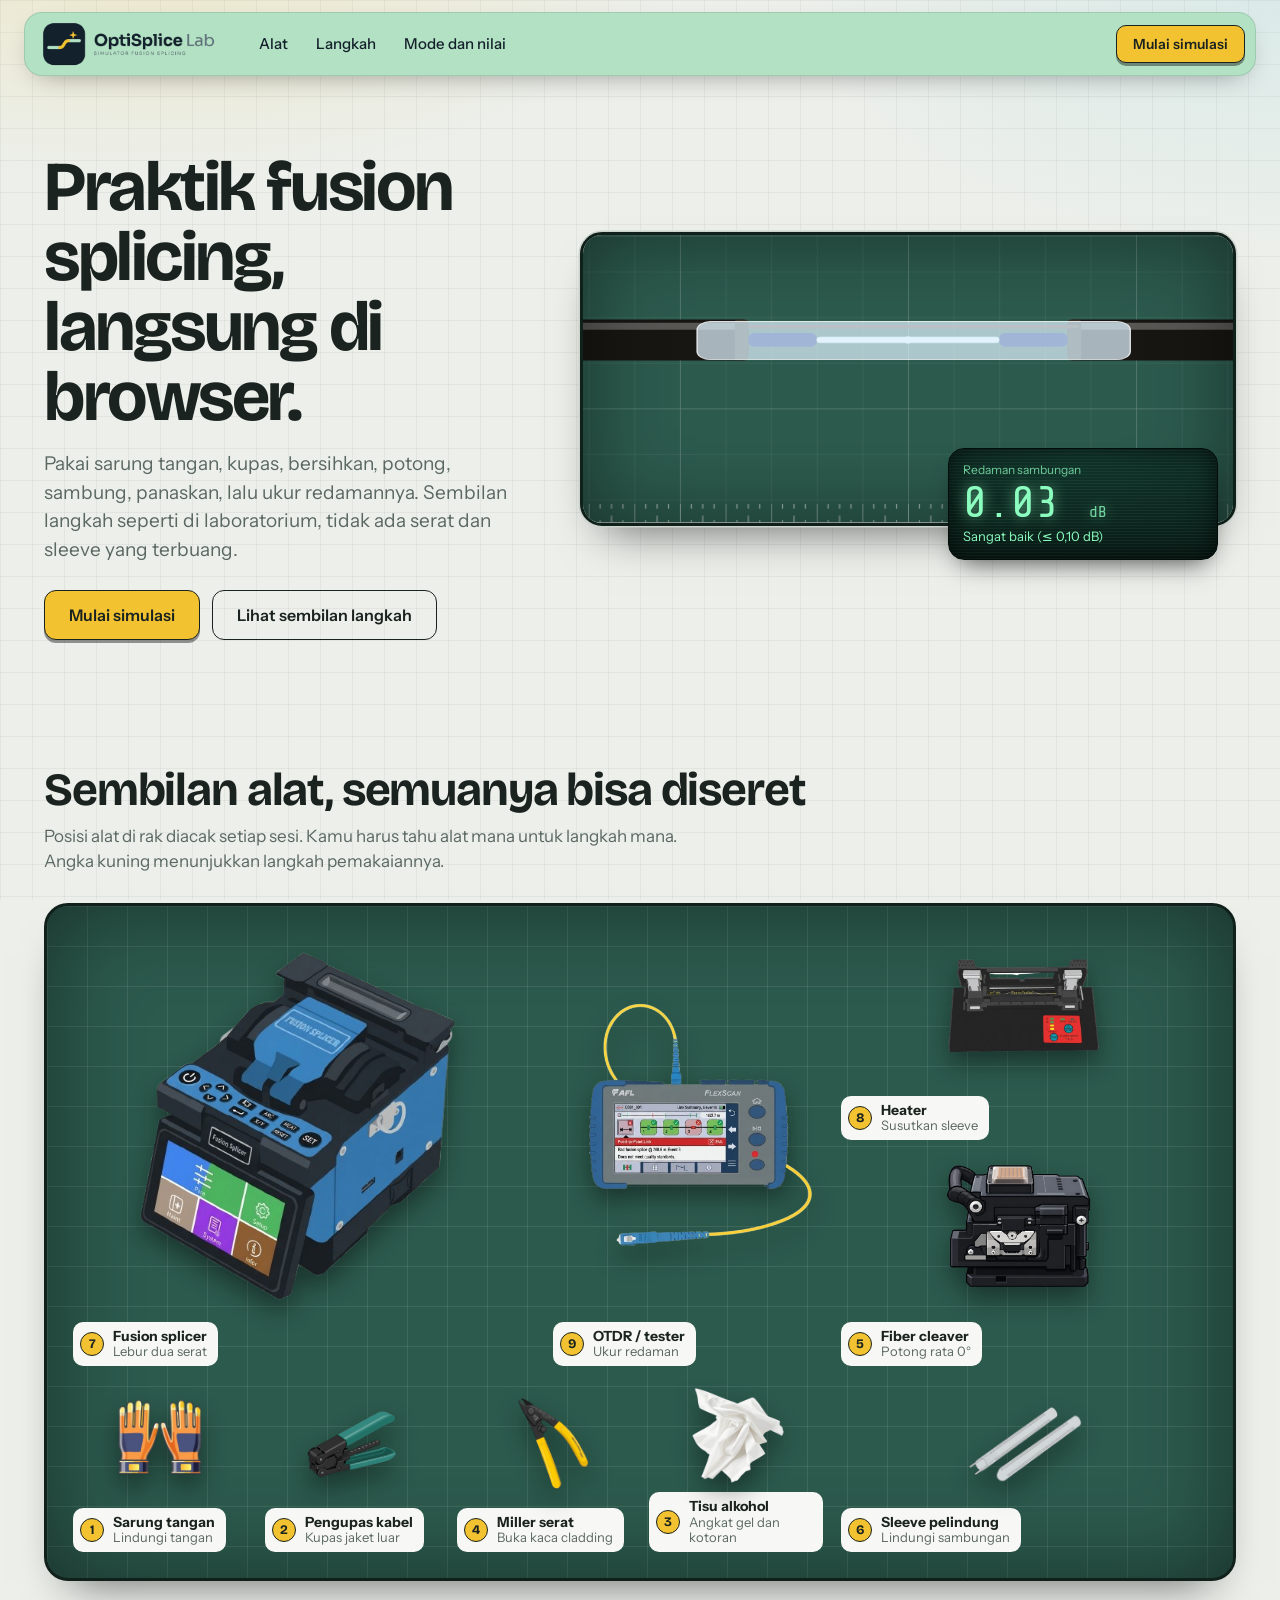
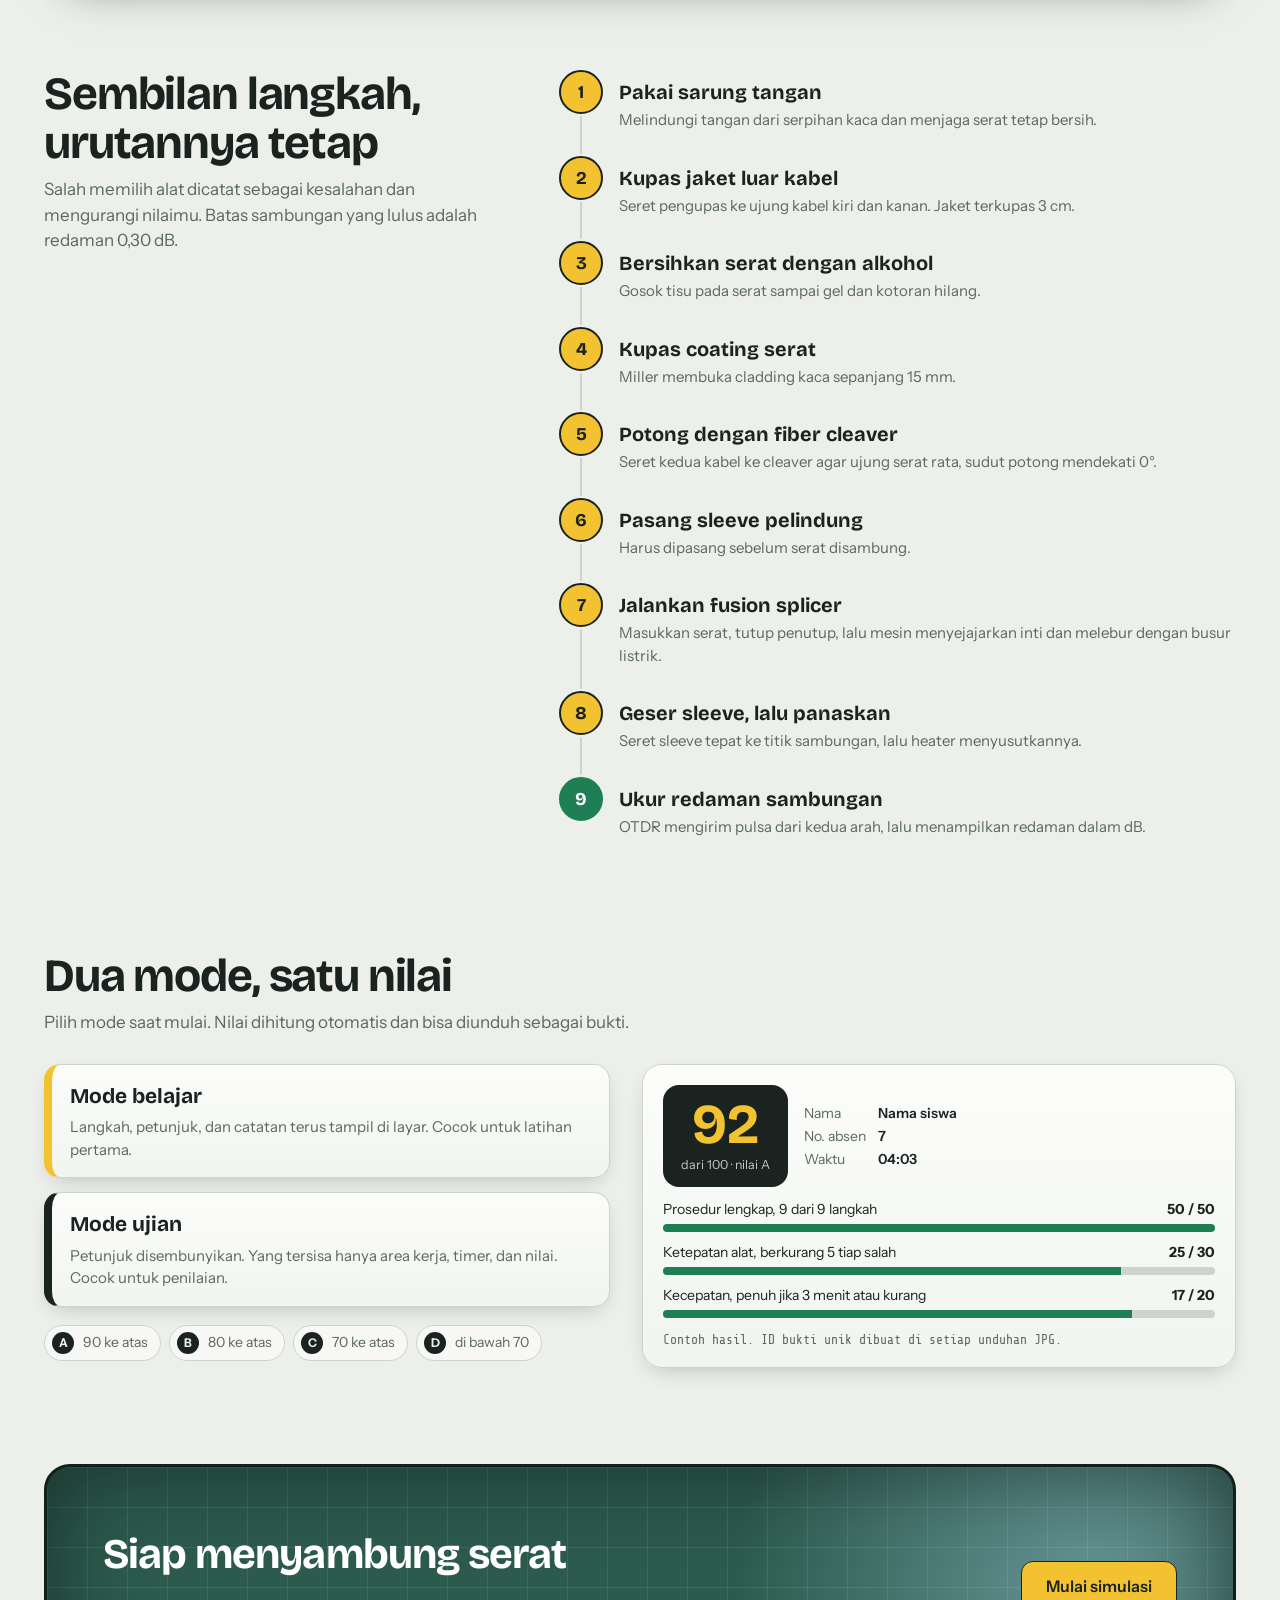
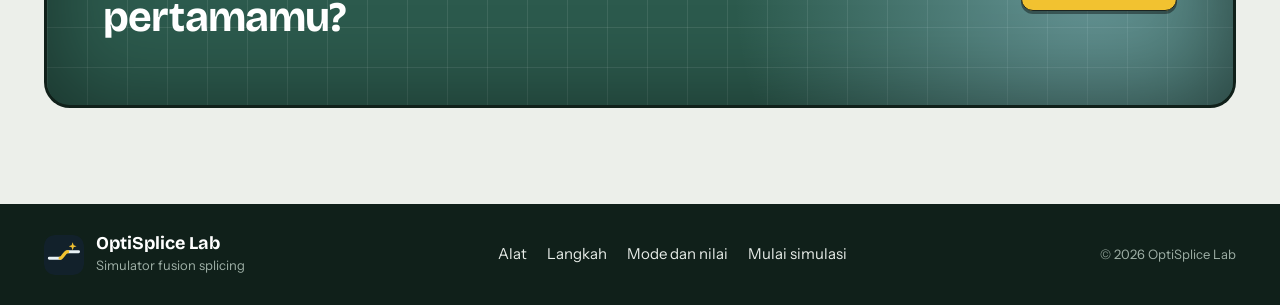
==== index.html @ 486690d1 "Add files via upload" ====
<!DOCTYPE html>
<html lang="id">
<head>
<meta charset="UTF-8">
<meta name="viewport" content="width=device-width, initial-scale=1, viewport-fit=cover">
<meta name="color-scheme" content="light dark">
<meta name="description" content="Latihan fusion splicing fiber optik langsung di browser: seret alat, kupas, potong, sambung, panaskan, lalu ukur redaman. Lengkap dengan nilai dan bukti JPG.">
<title>OptiSplice Lab — Simulator fusion splicing fiber optik</title>
<link rel="icon" type="image/svg+xml" href="img/logo/logo-mark.svg">
<link rel="preconnect" href="https://fonts.googleapis.com">
<link rel="preconnect" href="https://fonts.gstatic.com" crossorigin>
<link href="https://fonts.googleapis.com/css2?family=Bricolage+Grotesque:wght@600;700&family=Instrument+Sans:wght@400;500;600&family=Share+Tech+Mono&display=swap" rel="stylesheet">
<link rel="stylesheet" href="css/base.css">
<link rel="stylesheet" href="css/landing.css">
</head>
<body>
<a class="skip" href="#utama">Lewati ke konten</a>

<header class="nav-wrap">
  <nav class="nav" aria-label="Utama">
    <a class="logo" href="index.html"><img src="img/logo/logo-optisplice.png" width="1108" height="291" alt="OptiSplice Lab, simulator fusion splicing"></a>
    <ul>
      <li><a href="#alat">Alat</a></li>
      <li><a href="#langkah">Langkah</a></li>
      <li><a href="#nilai">Mode dan nilai</a></li>
    </ul>
    <a class="btn" href="simulasi.html">Mulai simulasi</a>
  </nav>
</header>

<main id="utama">
  <section class="hero">
    <div class="hero-copy">
      <h1>Praktik fusion splicing, langsung di browser.</h1>
      <p class="lead">Pakai sarung tangan, kupas, bersihkan, potong, sambung, panaskan, lalu ukur redamannya. Sembilan langkah seperti di laboratorium, tidak ada serat dan sleeve yang terbuang.</p>
      <div class="cta">
        <a class="btn lg" href="simulasi.html">Mulai simulasi</a>
        <a class="btn alt lg" href="#langkah">Lihat sembilan langkah</a>
      </div>
    </div>

    <figure class="hero-bench">
      <div class="bench">
        <svg viewBox="115 48 570 252" role="img" aria-label="Animasi: dua kabel bertemu, busur listrik melebur serat, sleeve menyusut, redaman terukur 0,03 dB">
          <defs>
            <pattern id="g1" width="40" height="40" patternUnits="userSpaceOnUse"><path d="M40 0H0V40" fill="none" stroke="#fff" stroke-opacity=".10"/></pattern>
            <pattern id="g5" width="200" height="200" patternUnits="userSpaceOnUse"><path d="M200 0H0V200" fill="none" stroke="#fff" stroke-opacity=".22"/></pattern>
            <pattern id="rl" width="40" height="16" patternUnits="userSpaceOnUse"><path d="M0 16V0M10 16V10M20 16V6M30 16V10" stroke="#fff" stroke-opacity=".55"/></pattern>
            <radialGradient id="wg"><stop offset="0" stop-color="#fff"/><stop offset=".4" stop-color="#B9E9FF" stop-opacity=".8"/><stop offset="1" stop-color="#B9E9FF" stop-opacity="0"/></radialGradient>
            <g id="cab">
              <rect x="-20" y="122" width="280" height="36" rx="5" fill="#181612"/>
              <rect x="-20" y="125" width="280" height="6" rx="3" fill="#fff" fill-opacity=".28"/>
              <rect x="248" y="122" width="12" height="36" rx="3" fill="#35322c"/>
              <rect x="260" y="134" width="60" height="12" rx="5" fill="#051a75"/>
              <rect x="320" y="137.5" width="80" height="5" rx="2.5" fill="#f6f9fa" stroke="#b5e2f1" stroke-width=".6"/>
            </g>
          </defs>
          <rect width="800" height="300" fill="#2C5A4D"/>
          <rect width="800" height="300" fill="url(#g1)"/><rect width="800" height="300" fill="url(#g5)"/>
          <rect y="284" width="800" height="16" fill="url(#rl)"/>
          <g class="scene">
            <g class="dim"><path d="M320 98V106M400 98V106M320 102H400" stroke="#fff" stroke-opacity=".85" stroke-width="1.2"/><text x="360" y="90" text-anchor="middle" fill="#fff" font-size="12" font-weight="600" font-family="Instrument Sans,sans-serif">kaca 15 mm</text></g>
            <g class="hl"><use href="#cab"/></g>
            <g transform="translate(800 0) scale(-1 1)"><g class="hr"><use href="#cab"/></g></g>
            <circle class="flash" cx="400" cy="140" r="34" fill="url(#wg)"/>
            <circle class="weld" cx="400" cy="140" r="3.2" fill="#EAFBFF"/>
            <g class="hsleeve"><rect class="shell" x="215" y="114" width="380" height="54" rx="12"/><rect x="260" y="119" width="290" height="5" rx="2" fill="#B9C0C6"/></g>
          </g>
        </svg>
      </div>
      <div class="lcd" aria-hidden="true">
        <span class="lab">Redaman sambungan</span>
        <span class="val"><span class="st"><i class="a">--.--</i><i class="b">0.03</i></span><small>dB</small></span>
        <span class="q"><i class="a">Mengukur…</i><i class="b">Sangat baik (≤ 0,10 dB)</i></span>
      </div>
    </figure>
  </section>

  <section id="alat" class="sec">
    <div class="sec-head">
      <h2>Sembilan alat, semuanya bisa diseret</h2>
      <p>Posisi alat di rak diacak setiap sesi. Kamu harus tahu alat mana untuk langkah mana. Angka kuning menunjukkan langkah pemakaiannya.</p>
    </div>
    <div class="board">
      <figure class="t splicer"><img src="img/alat/fusionsplicing.png" width="500" height="500" alt="Fusion splicer" loading="lazy"><figcaption><b>7</b><span><strong>Fusion splicer</strong>Lebur dua serat</span></figcaption></figure>
      <figure class="t otdr"><img src="img/alat/otdr.png" width="492" height="507" alt="OTDR atau tester" loading="lazy"><figcaption><b>9</b><span><strong>OTDR / tester</strong>Ukur redaman</span></figcaption></figure>
      <figure class="t heater"><img src="img/alat/heater.png" width="500" height="500" alt="Heater sleeve" loading="lazy"><figcaption><b>8</b><span><strong>Heater</strong>Susutkan sleeve</span></figcaption></figure>
      <figure class="t cleaver"><img src="img/alat/cleaver.png" width="525" height="475" alt="Fiber cleaver" loading="lazy"><figcaption><b>5</b><span><strong>Fiber cleaver</strong>Potong rata 0°</span></figcaption></figure>
      <figure class="t gloves"><img src="img/alat/safety-gloves.png" width="500" height="500" alt="Sarung tangan" loading="lazy"><figcaption><b>1</b><span><strong>Sarung tangan</strong>Lindungi tangan</span></figcaption></figure>
      <figure class="t stripper"><img src="img/alat/stripper.png" width="500" height="500" alt="Pengupas kabel" loading="lazy"><figcaption><b>2</b><span><strong>Pengupas kabel</strong>Kupas jaket luar</span></figcaption></figure>
      <figure class="t miller"><img src="img/alat/stripperkuning.png" width="500" height="500" alt="Miller serat" loading="lazy"><figcaption><b>4</b><span><strong>Miller serat</strong>Buka kaca cladding</span></figcaption></figure>
      <figure class="t tissue"><img src="img/alat/tissue.png" width="500" height="500" alt="Tisu alkohol" loading="lazy"><figcaption><b>3</b><span><strong>Tisu alkohol</strong>Angkat gel dan kotoran</span></figcaption></figure>
      <figure class="t sleeve"><img src="img/alat/sleeve.png" width="500" height="500" alt="Sleeve pelindung" loading="lazy"><figcaption><b>6</b><span><strong>Sleeve pelindung</strong>Lindungi sambungan</span></figcaption></figure>
    </div>
  </section>

  <section id="langkah" class="sec steps">
    <div class="sec-head">
      <h2>Sembilan langkah, urutannya tetap</h2>
      <p>Salah memilih alat dicatat sebagai kesalahan dan mengurangi nilaimu. Batas sambungan yang lulus adalah redaman 0,30 dB.</p>
    </div>
    <ol class="rail">
      <li><b>1</b><div><h3>Pakai sarung tangan</h3><p>Melindungi tangan dari serpihan kaca dan menjaga serat tetap bersih.</p></div></li>
      <li><b>2</b><div><h3>Kupas jaket luar kabel</h3><p>Seret pengupas ke ujung kabel kiri dan kanan. Jaket terkupas 3 cm.</p></div></li>
      <li><b>3</b><div><h3>Bersihkan serat dengan alkohol</h3><p>Gosok tisu pada serat sampai gel dan kotoran hilang.</p></div></li>
      <li><b>4</b><div><h3>Kupas coating serat</h3><p>Miller membuka cladding kaca sepanjang 15 mm.</p></div></li>
      <li><b>5</b><div><h3>Potong dengan fiber cleaver</h3><p>Seret kedua kabel ke cleaver agar ujung serat rata, sudut potong mendekati 0°.</p></div></li>
      <li><b>6</b><div><h3>Pasang sleeve pelindung</h3><p>Harus dipasang sebelum serat disambung.</p></div></li>
      <li><b>7</b><div><h3>Jalankan fusion splicer</h3><p>Masukkan serat, tutup penutup, lalu mesin menyejajarkan inti dan melebur dengan busur listrik.</p></div></li>
      <li><b>8</b><div><h3>Geser sleeve, lalu panaskan</h3><p>Seret sleeve tepat ke titik sambungan, lalu heater menyusutkannya.</p></div></li>
      <li><b>9</b><div><h3>Ukur redaman sambungan</h3><p>OTDR mengirim pulsa dari kedua arah, lalu menampilkan redaman dalam dB.</p></div></li>
    </ol>
  </section>

  <section id="nilai" class="sec">
    <div class="sec-head">
      <h2>Dua mode, satu nilai</h2>
      <p>Pilih mode saat mulai. Nilai dihitung otomatis dan bisa diunduh sebagai bukti.</p>
    </div>
    <div class="nilai">
      <div class="modes">
        <div class="mode belajar"><h3>Mode belajar</h3><p>Langkah, petunjuk, dan catatan terus tampil di layar. Cocok untuk latihan pertama.</p></div>
        <div class="mode ujian"><h3>Mode ujian</h3><p>Petunjuk disembunyikan. Yang tersisa hanya area kerja, timer, dan nilai. Cocok untuk penilaian.</p></div>
        <p class="grades"><span><b>A</b> 90 ke atas</span><span><b>B</b> 80 ke atas</span><span><b>C</b> 70 ke atas</span><span><b>D</b> di bawah 70</span></p>
      </div>
      <div class="ticket" aria-label="Contoh hasil simulasi">
        <div class="t-top">
          <div class="score"><b>92</b><span>dari 100 · nilai A</span></div>
          <dl><dt>Nama</dt><dd>Nama siswa</dd><dt>No. absen</dt><dd>7</dd><dt>Waktu</dt><dd>04:03</dd></dl>
        </div>
        <div class="row"><span>Prosedur lengkap, 9 dari 9 langkah</span><b>50 / 50</b></div><div class="bar"><i style="width:100%"></i></div>
        <div class="row"><span>Ketepatan alat, berkurang 5 tiap salah</span><b>25 / 30</b></div><div class="bar"><i style="width:83%"></i></div>
        <div class="row"><span>Kecepatan, penuh jika 3 menit atau kurang</span><b>17 / 20</b></div><div class="bar"><i style="width:85%"></i></div>
        <p class="code">Contoh hasil. ID bukti unik dibuat di setiap unduhan JPG.</p>
      </div>
    </div>
  </section>

  <section class="final">
    <div class="final-in">
      <h2>Siap menyambung serat pertamamu?</h2>
      <a class="btn lg" href="simulasi.html">Mulai simulasi</a>
    </div>
  </section>
</main>

<footer class="foot">
  <div class="foot-in">
    <div class="brand"><img src="img/logo/logo-mark.svg" width="40" height="40" alt=""><span><strong>OptiSplice Lab</strong><small>Simulator fusion splicing</small></span></div>
    <nav aria-label="Footer"><a href="#alat">Alat</a><a href="#langkah">Langkah</a><a href="#nilai">Mode dan nilai</a><a href="simulasi.html">Mulai simulasi</a></nav>
    <small>© 2026 OptiSplice Lab</small>
  </div>
</footer>
</body>
</html>
---- css/base.css ----
/* base.css — token warna, reset, tipografi, dan tombol. Dipakai index.html (beranda) dan simulasi.html. */
:root{
  --bg:#ECEFEA; --panel:#F7F8F5; --ink:#1B2320; --muted:#5B6862; --line:#CDD4CE;
  --yellow:#F2C230; --on-yellow:#1B2320; --ok:#1E7F55; --err:#B93A2B; --focus:#2456D6;
  box-sizing:border-box;
  padding-top:env(safe-area-inset-top,0px);
  padding-bottom:env(safe-area-inset-bottom,0px);
}
@media (prefers-color-scheme: dark){
  :root:not([data-theme="light"]){
    --bg:#101513; --panel:#17201C; --ink:#E7ECE8; --muted:#95A29B; --line:#2B3831;
    --focus:#7FA2FF; --ok:#4CC28A; --err:#FF7B69;
  }
}
:root[data-theme="dark"]{
  --bg:#101513; --panel:#17201C; --ink:#E7ECE8; --muted:#95A29B; --line:#2B3831;
  --focus:#7FA2FF; --ok:#4CC28A; --err:#FF7B69;
}
*{box-sizing:border-box}
html{scroll-padding-top:env(safe-area-inset-top,0px);background:var(--bg)}
body{margin:0;background:var(--bg);color:var(--ink);font:400 15px/1.5 "Instrument Sans",system-ui,-apple-system,"Segoe UI",sans-serif;-webkit-font-smoothing:antialiased}
[hidden]{display:none!important}
:focus-visible{outline:3px solid var(--focus);outline-offset:2px}
h1,h2,h3{font-family:"Bricolage Grotesque","Instrument Sans",system-ui,sans-serif;margin:0}
.btn{appearance:none;border:1.5px solid var(--ink);background:var(--ink);color:var(--bg);font:600 14px/1 "Instrument Sans",system-ui,sans-serif;padding:11px 16px;border-radius:8px;cursor:pointer}
.btn.alt{background:transparent;color:var(--ink)}
.btn:disabled{opacity:.45;cursor:not-allowed}
.btn:hover:not(:disabled){filter:brightness(1.12)}
/* ===== TEMA VISUAL BARU ===== */
:root{
  --shadow:0 1px 0 rgba(255,255,255,.7) inset,0 8px 22px -10px rgba(20,40,32,.3);
  --card-bg:linear-gradient(180deg,#FCFDFB,#F1F4EF);
  --page-glow:rgba(242,194,48,.18);
  --grid-line:rgba(27,35,32,.05);
}
@media (prefers-color-scheme: dark){
  :root:not([data-theme="light"]){
    --shadow:0 1px 0 rgba(255,255,255,.05) inset,0 12px 28px -12px rgba(0,0,0,.65);
    --card-bg:linear-gradient(180deg,#1C2822,#151E1A);
    --page-glow:rgba(242,194,48,.09);
    --grid-line:rgba(255,255,255,.035);
  }
}
:root[data-theme="dark"]{
  --shadow:0 1px 0 rgba(255,255,255,.05) inset,0 12px 28px -12px rgba(0,0,0,.65);
  --card-bg:linear-gradient(180deg,#1C2822,#151E1A);
  --page-glow:rgba(242,194,48,.09);
  --grid-line:rgba(255,255,255,.035);
}
body{
  background:
    radial-gradient(900px 420px at 12% -8%,var(--page-glow),transparent 60%),
    radial-gradient(800px 420px at 100% 0%,rgba(92,200,224,.12),transparent 60%),
    linear-gradient(var(--grid-line) 1px,transparent 1px) 0 0/32px 32px,
    linear-gradient(90deg,var(--grid-line) 1px,transparent 1px) 0 0/32px 32px,
    var(--bg);
  background-attachment:fixed;
}
/* tombol */
.btn{border-radius:10px;background:var(--yellow);border-color:#1B2320;color:#1B2320;box-shadow:0 3px 0 rgba(0,0,0,.4);transition:transform .08s,box-shadow .08s,filter .15s}
.btn:active:not(:disabled){transform:translateY(3px);box-shadow:0 0 0 rgba(0,0,0,.4)}
.btn.alt{background:transparent;color:var(--ink);border-color:var(--ink);box-shadow:none}
.btn.alt:active:not(:disabled){transform:none}
---- css/landing.css ----
/* landing.css — halaman awal (index.html). Token warna, font, dan tombol ada di base.css. */
:root{
  --bench:#2C5A4D; --bench-deep:#10201A;
  --mat:linear-gradient(rgba(255,255,255,.09) 1px,transparent 1px) 0 0/40px 40px,linear-gradient(90deg,rgba(255,255,255,.09) 1px,transparent 1px) 0 0/40px 40px,var(--bench);
}
.skip{position:absolute;left:12px;top:-60px;z-index:50;background:var(--ink);color:var(--bg);padding:10px 14px;border-radius:8px;font-weight:600}
.skip:focus{top:12px}
a.btn{display:inline-flex;align-items:center;justify-content:center;text-decoration:none}
.btn.lg{padding:16px 24px;font-size:16px;border-radius:12px}

/* ---------- navigasi ---------- */
.nav-wrap{position:sticky;top:0;z-index:30;padding:12px clamp(12px,2vw,24px)}
.nav{max-width:1240px;margin:0 auto;display:flex;align-items:center;gap:16px;background:#b3e1c4;color:#14212B;border:1.5px solid rgba(20,33,43,.12);border-radius:18px;padding:8px 10px 8px 16px;box-shadow:0 10px 28px -14px rgba(0,0,0,.45)}
.logo{display:block;line-height:0}
.logo img{height:46px;width:auto}
.nav ul{display:flex;gap:2px;list-style:none;margin:0 auto 0 14px;padding:0}
.nav ul a{display:block;padding:9px 13px;border-radius:9px;color:inherit;text-decoration:none;font-weight:500}
.nav ul a:hover{background:#EEF1F2}

/* ---------- hero ---------- */
.hero{max-width:1240px;margin:0 auto;padding:clamp(24px,5vw,64px) clamp(12px,2vw,24px) 36px;display:grid;grid-template-columns:minmax(0,.85fr) minmax(0,1.15fr);gap:clamp(24px,4vw,56px);align-items:center}
.hero h1{font-size:clamp(38px,5.6vw,70px);line-height:1;letter-spacing:-.035em;margin-bottom:18px}
.lead{font-size:clamp(16px,1.5vw,19px);color:var(--muted);max-width:46ch;margin:0 0 26px}
.cta{display:flex;flex-wrap:wrap;gap:12px}
.note{margin:14px 0 0;font-size:14px;color:var(--muted)}
.hero-bench{position:relative;margin:0 0 34px}
.bench{position:relative;overflow:hidden;border-radius:22px;border:3px solid var(--bench-deep);box-shadow:0 0 0 1.5px var(--line),0 26px 44px -24px rgba(0,0,0,.6)}
.bench::after{content:"";position:absolute;inset:0;pointer-events:none;box-shadow:inset 0 0 80px rgba(0,0,0,.45),inset 0 2px 0 rgba(255,255,255,.1)}
.bench svg{display:block;width:100%;height:auto}

/* keadaan akhir (dipakai bila animasi dimatikan) */
.flash{opacity:0;transform-box:fill-box;transform-origin:center}
.hsleeve rect{transform-box:view-box;transform-origin:400px 140px;transform:scaleY(.62)}
.hsleeve .shell{fill:rgba(222,242,252,.72);stroke:rgba(255,255,255,.8);stroke-width:1.2}
.dim{opacity:0}

/* satu adegan: kabel bertemu, busur, sleeve, hasil ukur */
@media (prefers-reduced-motion:no-preference){
  .scene{animation:scene 9s ease-in-out infinite}
  .hl,.hr{animation:join 9s ease-in-out infinite}
  .flash{animation:arc 9s ease-out infinite}
  .weld{animation:weld 9s linear infinite}
  .hsleeve{animation:sleeveIn 9s ease-out infinite}
  .hsleeve rect{animation:shrink 9s ease-in-out infinite}
  .dim{animation:dim 9s linear infinite}
  .lcd .a{animation:lcdA 9s linear infinite}
  .lcd .b{animation:lcdB 9s linear infinite}
}
@keyframes scene{0%{opacity:0}5%,93%{opacity:1}100%{opacity:0}}
@keyframes join{0%,8%{transform:translateX(-56px)}40%,100%{transform:none}}
@keyframes arc{0%,40%{opacity:0;transform:scale(.2)}44%{opacity:1;transform:scale(1)}49%{opacity:.3}53%{opacity:1}58%{opacity:.35}64%{opacity:.9}72%,100%{opacity:0;transform:scale(1.7)}}
@keyframes weld{0%,41%{opacity:0}42%,100%{opacity:1}}
@keyframes sleeveIn{15%,56%{opacity:0;transform:translateX(-80px)}66%,100%{opacity:1;transform:none}}
@keyframes shrink{0%,76%{transform:scaleY(1)}88%,100%{transform:scaleY(.71)}}
@keyframes dim{0%,8%{opacity:0}14%,32%{opacity:1}42%,100%{opacity:0}}
@keyframes lcdA{0%,87%{opacity:1}87.1%,100%{opacity:0}}
@keyframes lcdB{0%,87%{opacity:0}87.1%,100%{opacity:1}}

.lcd{position:absolute;right:18px;bottom:-34px;width:min(270px,62%);display:grid;padding:12px 14px;border-radius:16px;color:#8CFFC0;border:1.5px solid #040D0A;background:repeating-linear-gradient(0deg,rgba(140,255,192,.06) 0 1px,transparent 1px 3px),radial-gradient(120% 100% at 50% 0%,#12382E,#0A1C17);box-shadow:inset 0 0 26px rgba(0,0,0,.65),0 14px 26px -12px rgba(0,0,0,.65)}
.lcd .lab{font-size:12px;opacity:.75}
.lcd .val{display:flex;align-items:baseline;gap:6px;font:400 44px/1.1 "Share Tech Mono",ui-monospace,monospace;text-shadow:0 0 14px rgba(140,255,192,.6)}
.lcd small{font-size:16px;opacity:.8}
.lcd .st{display:grid}
.lcd .st i,.lcd .q i{grid-area:1/1;font-style:normal}
.lcd .q{display:grid;font-size:13px;min-height:1.4em}
.lcd .a{opacity:0}

/* ---------- bagian umum ---------- */
.sec{max-width:1240px;margin:0 auto;padding:clamp(44px,7vw,92px) clamp(12px,2vw,24px) 0}
.sec-head h2{font-size:clamp(28px,3.6vw,46px);line-height:1.05;letter-spacing:-.025em;margin-bottom:10px}
.sec-head p{color:var(--muted);font-size:17px;max-width:58ch;margin:0 0 28px}

/* ---------- alat: papan kerja ---------- */
.board{display:grid;grid-template-columns:repeat(12,minmax(0,1fr));grid-template-rows:208px 208px 168px;gap:clamp(10px,1.6vw,18px);padding:clamp(14px,2.4vw,26px);border-radius:24px;border:3px solid var(--bench-deep);background:var(--mat);box-shadow:inset 0 0 90px rgba(0,0,0,.45),0 26px 44px -26px rgba(0,0,0,.6)}
.t{margin:0;display:flex;flex-direction:column;gap:8px;min-width:0;min-height:0}
.t img{flex:1;min-height:0;width:100%;object-fit:contain;filter:drop-shadow(0 12px 12px rgba(0,0,0,.4))}
.t figcaption{display:flex;align-items:center;gap:9px;align-self:flex-start;background:#F7F8F5;color:#5B6862;border-radius:10px;padding:6px 11px 6px 7px;font-size:13px;line-height:1.2}
.t figcaption b{flex:none;display:grid;place-items:center;width:24px;height:24px;border-radius:50%;background:var(--yellow);border:1.5px solid #1B2320;color:#1B2320;font:700 13px "Bricolage Grotesque",sans-serif}
.t figcaption strong{display:block;color:#1B2320;font-size:14px}
.splicer{grid-area:1/1/3/6}.otdr{grid-area:1/6/3/9}.heater{grid-area:1/9/2/13}.cleaver{grid-area:2/9/3/13}
.gloves{grid-area:3/1/4/3}.stripper{grid-area:3/3/4/5}.miller{grid-area:3/5/4/7}.tissue{grid-area:3/7/4/9}.sleeve{grid-area:3/9/4/13}

/* ---------- langkah ---------- */
.steps{display:grid;grid-template-columns:minmax(0,.8fr) minmax(0,1.2fr);column-gap:clamp(24px,5vw,72px);align-items:start}
.steps .sec-head{position:sticky;top:96px}
.rail{list-style:none;margin:0;padding:0}
.rail li{position:relative;display:grid;grid-template-columns:44px 1fr;gap:16px;padding-bottom:24px}
.rail li::before{content:"";position:absolute;left:21px;top:46px;bottom:2px;width:2px;background:var(--line)}
.rail li:last-child::before{display:none}
.rail b{display:grid;place-items:center;width:44px;height:44px;border-radius:50%;background:var(--yellow);color:#1B2320;border:2px solid #1B2320;font:700 18px "Bricolage Grotesque",sans-serif}
.rail li:last-child b{background:var(--ok);border-color:var(--ok);color:#fff}
.rail h3{font-size:20px;margin:7px 0 2px}
.rail p{margin:0;color:var(--muted)}

/* ---------- mode dan nilai ---------- */
.nilai{display:grid;grid-template-columns:minmax(0,1fr) minmax(0,1.05fr);gap:clamp(16px,3vw,32px);align-items:start}
.modes{display:grid;gap:14px}
.mode{padding:16px 18px;background:var(--card-bg);border:1.5px solid var(--line);border-left:8px solid var(--yellow);border-radius:16px;box-shadow:var(--shadow)}
.mode.ujian{border-left-color:var(--ink)}
.mode h3{font-size:21px;margin-bottom:4px}
.mode p{margin:0;color:var(--muted)}
.grades{display:flex;flex-wrap:wrap;gap:8px;margin:4px 0 0}
.grades span{padding:6px 12px 6px 7px;border:1.5px solid var(--line);border-radius:999px;background:var(--panel);font-size:14px;color:var(--muted)}
.grades b{display:inline-grid;place-items:center;width:22px;height:22px;margin-right:6px;border-radius:50%;background:var(--ink);color:var(--bg);font-size:12px}
.ticket{padding:20px;background:var(--card-bg);border:1.5px solid var(--line);border-radius:20px;box-shadow:var(--shadow)}
.t-top{display:grid;grid-template-columns:auto 1fr;gap:16px;align-items:center;margin-bottom:12px}
.score{padding:12px 18px;border-radius:16px;background:#1B2320;text-align:center}
.score b{display:block;font:700 56px/1 "Bricolage Grotesque",sans-serif;color:var(--yellow)}
.score span{font-size:12.5px;color:rgba(255,255,255,.75)}
.ticket dl{display:grid;grid-template-columns:auto 1fr;gap:2px 12px;margin:0;font-size:14px}
.ticket dt{color:var(--muted)}
.ticket dd{margin:0;font-weight:600}
.row{display:flex;justify-content:space-between;gap:10px;margin-top:10px;font-size:14px}
.bar{height:8px;margin-top:4px;border-radius:99px;background:var(--line);overflow:hidden}
.bar i{display:block;height:100%;background:var(--ok)}
.code{margin:14px 0 0;font:400 13px "Share Tech Mono",ui-monospace,monospace;color:var(--muted)}

/* ---------- ajakan akhir & footer ---------- */
.final{max-width:1240px;margin:clamp(48px,8vw,96px) auto 0;padding:0 clamp(12px,2vw,24px)}
.final-in{display:flex;flex-wrap:wrap;align-items:center;justify-content:space-between;gap:20px;padding:clamp(28px,5vw,56px);border-radius:26px;border:3px solid var(--bench-deep);color:#fff;background:radial-gradient(circle at 88% 50%,rgba(185,233,255,.4),transparent 34%),var(--mat);box-shadow:inset 0 0 90px rgba(0,0,0,.45)}
.final h2{font-size:clamp(26px,3.4vw,42px);letter-spacing:-.02em;max-width:18ch}
.foot{margin-top:clamp(48px,8vw,96px);background:var(--bench-deep);color:#C9D3CD}
.foot-in{max-width:1240px;margin:0 auto;padding:28px clamp(12px,2vw,24px);display:flex;flex-wrap:wrap;align-items:center;justify-content:space-between;gap:18px 32px}
.foot .brand{display:flex;align-items:center;gap:12px}
.foot .brand img{border-radius:10px}
.foot strong{display:block;color:#fff;font:700 18px "Bricolage Grotesque",sans-serif}
.foot small{font-size:13px;color:#9FB0A7}
.foot nav{display:flex;flex-wrap:wrap;gap:6px 20px}
.foot nav a{color:#E7ECE8;text-decoration:none}
.foot nav a:hover{text-decoration:underline}

/* ---------- responsif ---------- */
@media (max-width:900px){
  .hero,.steps,.nilai{grid-template-columns:1fr}
  .steps .sec-head{position:static}
}
@media (max-width:760px){
  .nav ul{display:none}
  .nav .btn{margin-left:auto}
  .logo img{height:40px}
  .board{grid-template-columns:repeat(2,minmax(0,1fr));grid-template-rows:none;grid-auto-rows:190px}
  .t{grid-area:auto}
  .splicer{grid-column:span 2;grid-row:span 2}
}
@media (max-width:520px){
  .hero-bench{margin-bottom:0}
  .lcd{position:relative;right:auto;bottom:auto;width:auto;margin:-22px 14px 0}
  .t-top{grid-template-columns:1fr}
}
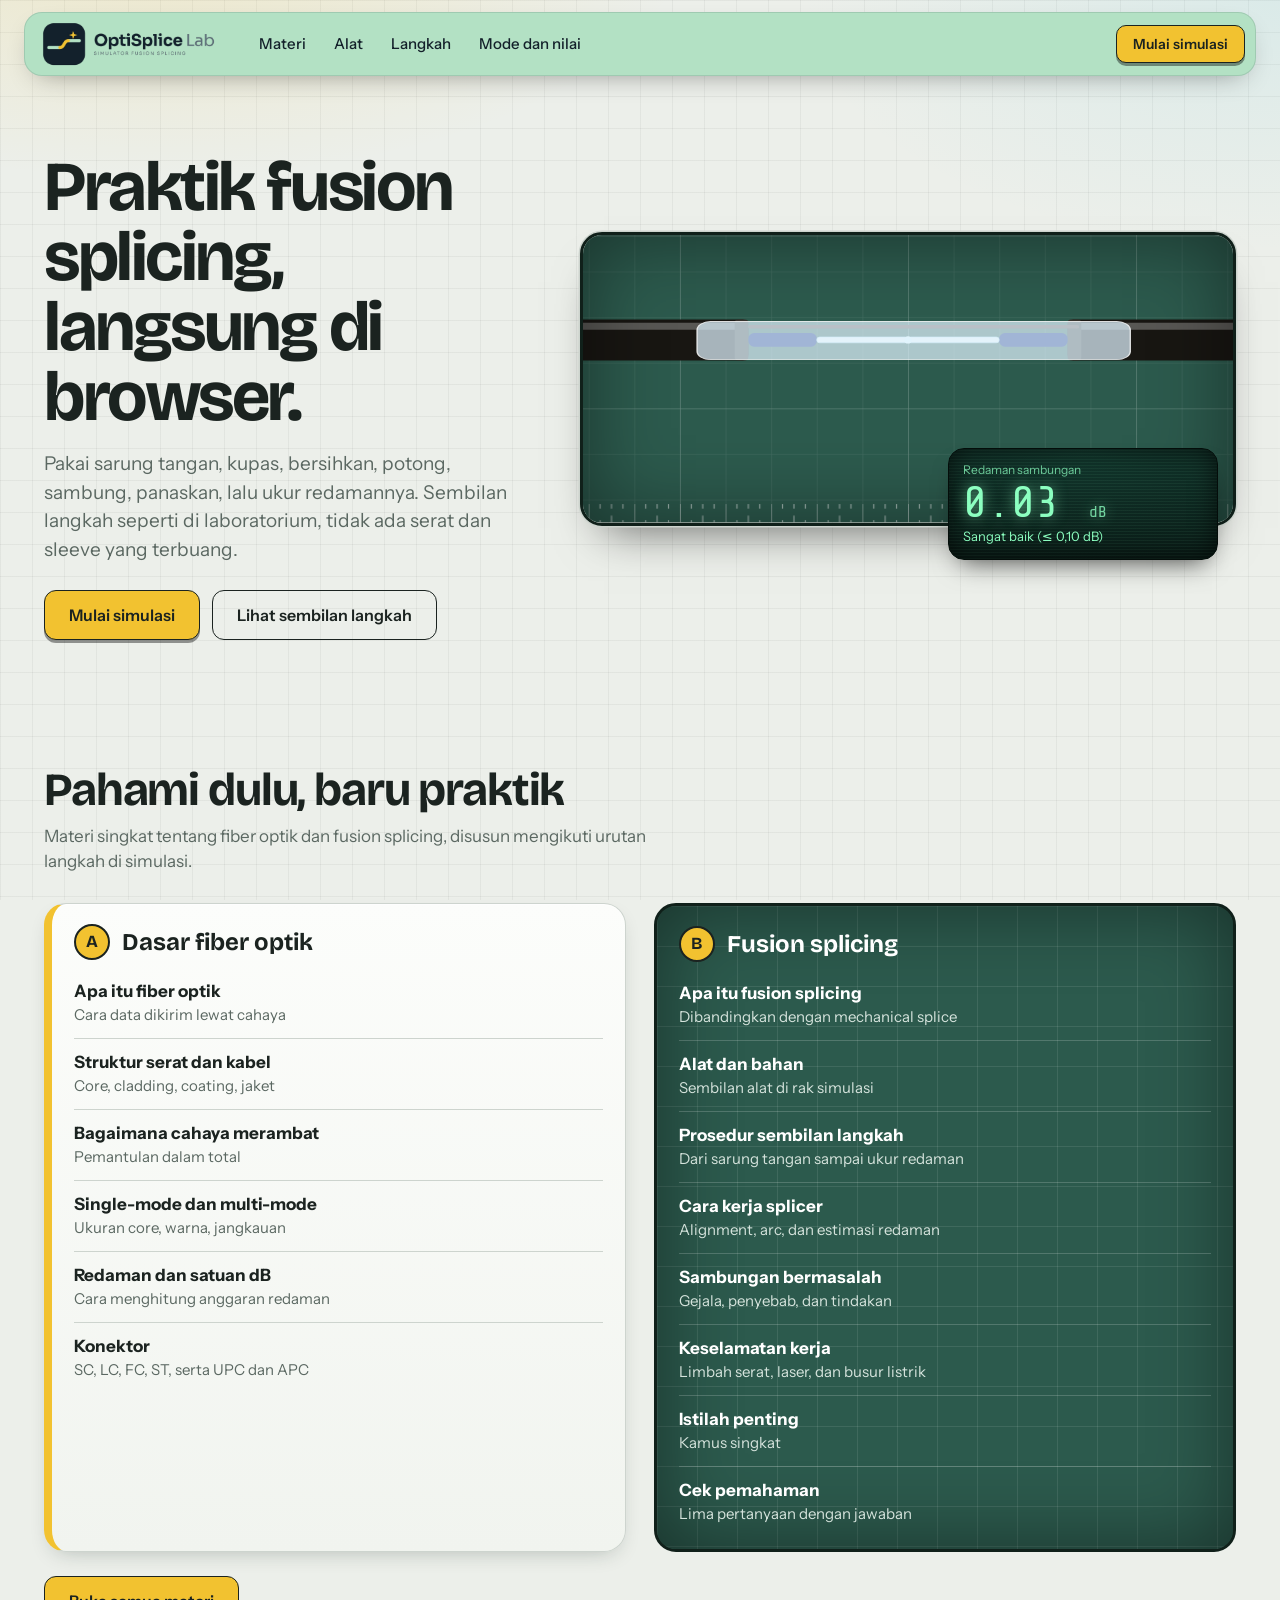
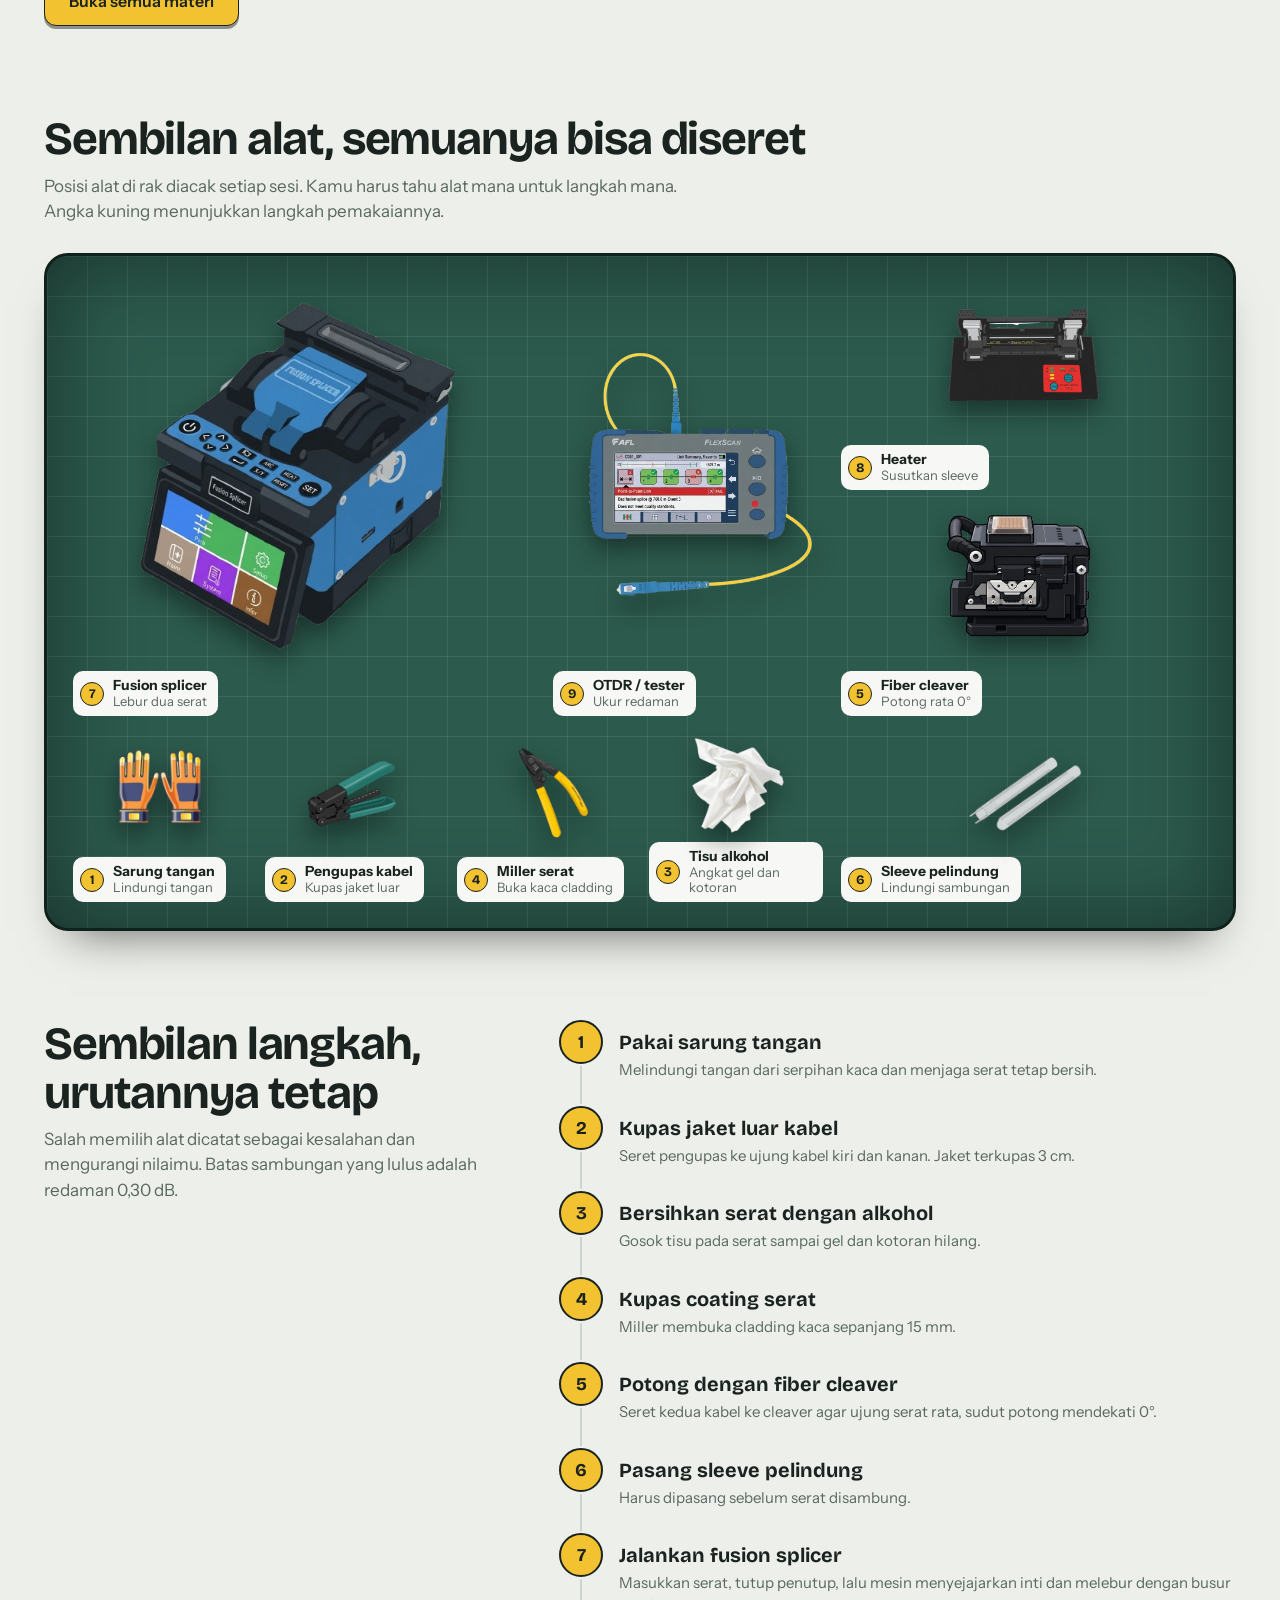
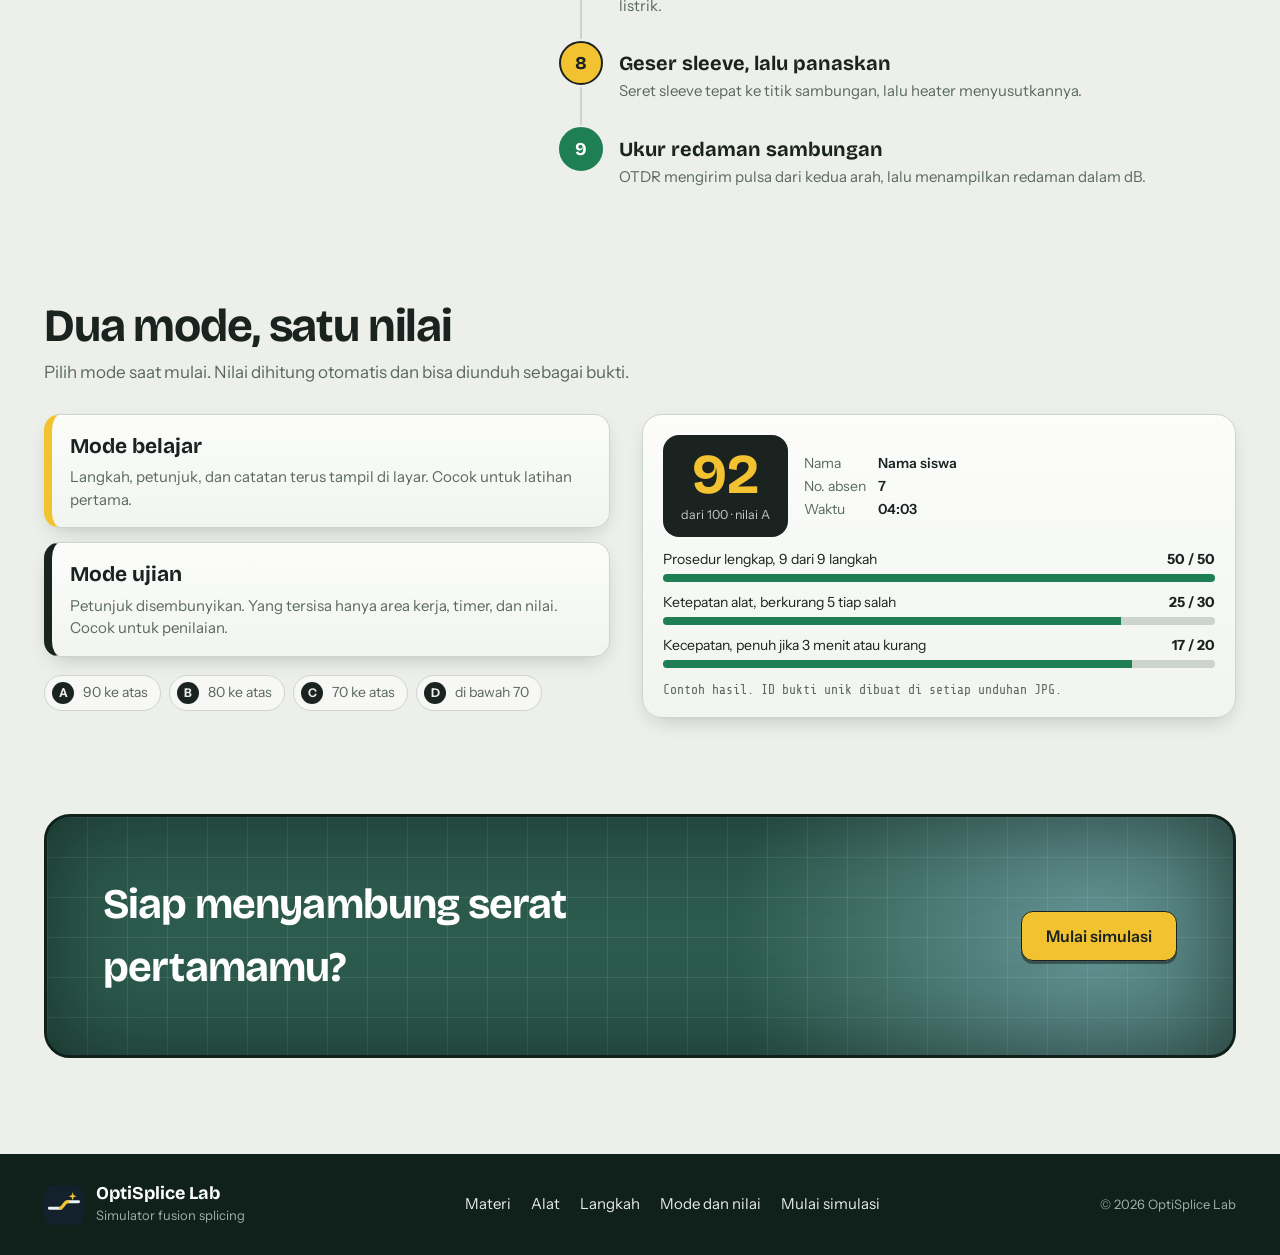
==== commit 02aeec59: "Add files via upload" ====
--- a/index.html
+++ b/index.html
@@ -11,6 +11,7 @@
 <link rel="preconnect" href="https://fonts.gstatic.com" crossorigin>
 <link href="https://fonts.googleapis.com/css2?family=Bricolage+Grotesque:wght@600;700&family=Instrument+Sans:wght@400;500;600&family=Share+Tech+Mono&display=swap" rel="stylesheet">
 <link rel="stylesheet" href="css/base.css">
+<link rel="stylesheet" href="css/situs.css">
 <link rel="stylesheet" href="css/landing.css">
 </head>
 <body>
@@ -20,6 +21,7 @@
   <nav class="nav" aria-label="Utama">
     <a class="logo" href="index.html"><img src="img/logo/logo-optisplice.png" width="1108" height="291" alt="OptiSplice Lab, simulator fusion splicing"></a>
     <ul>
+      <li><a href="materi.html">Materi</a></li>
       <li><a href="#alat">Alat</a></li>
       <li><a href="#langkah">Langkah</a></li>
       <li><a href="#nilai">Mode dan nilai</a></li>
@@ -74,6 +76,40 @@
         <span class="q"><i class="a">Mengukur…</i><i class="b">Sangat baik (≤ 0,10 dB)</i></span>
       </div>
     </figure>
+  </section>
+
+  <section id="materi" class="sec">
+    <div class="sec-head">
+      <h2>Pahami dulu, baru praktik</h2>
+      <p>Materi singkat tentang fiber optik dan fusion splicing, disusun mengikuti urutan langkah di simulasi.</p>
+    </div>
+    <div class="materi">
+      <div class="track a">
+        <h3><b>A</b>Dasar fiber optik</h3>
+        <ul>
+          <li><a href="materi.html#apa-itu-fiber"><strong>Apa itu fiber optik</strong>Cara data dikirim lewat cahaya</a></li>
+          <li><a href="materi.html#struktur-serat"><strong>Struktur serat dan kabel</strong>Core, cladding, coating, jaket</a></li>
+          <li><a href="materi.html#cahaya-merambat"><strong>Bagaimana cahaya merambat</strong>Pemantulan dalam total</a></li>
+          <li><a href="materi.html#jenis-serat"><strong>Single-mode dan multi-mode</strong>Ukuran core, warna, jangkauan</a></li>
+          <li><a href="materi.html#redaman"><strong>Redaman dan satuan dB</strong>Cara menghitung anggaran redaman</a></li>
+          <li><a href="materi.html#konektor"><strong>Konektor</strong>SC, LC, FC, ST, serta UPC dan APC</a></li>
+        </ul>
+      </div>
+      <div class="track b">
+        <h3><b>B</b>Fusion splicing</h3>
+        <ul>
+          <li><a href="materi.html#fusion-splicing"><strong>Apa itu fusion splicing</strong>Dibandingkan dengan mechanical splice</a></li>
+          <li><a href="materi.html#alat-bahan"><strong>Alat dan bahan</strong>Sembilan alat di rak simulasi</a></li>
+          <li><a href="materi.html#prosedur"><strong>Prosedur sembilan langkah</strong>Dari sarung tangan sampai ukur redaman</a></li>
+          <li><a href="materi.html#cara-kerja-splicer"><strong>Cara kerja splicer</strong>Alignment, arc, dan estimasi redaman</a></li>
+          <li><a href="materi.html#troubleshooting"><strong>Sambungan bermasalah</strong>Gejala, penyebab, dan tindakan</a></li>
+          <li><a href="materi.html#keselamatan"><strong>Keselamatan kerja</strong>Limbah serat, laser, dan busur listrik</a></li>
+          <li><a href="materi.html#istilah"><strong>Istilah penting</strong>Kamus singkat</a></li>
+          <li><a href="materi.html#cek-pemahaman"><strong>Cek pemahaman</strong>Lima pertanyaan dengan jawaban</a></li>
+        </ul>
+      </div>
+    </div>
+    <p class="materi-cta"><a class="btn lg" href="materi.html">Buka semua materi</a></p>
   </section>
 
   <section id="alat" class="sec">
@@ -147,7 +183,7 @@
 <footer class="foot">
   <div class="foot-in">
     <div class="brand"><img src="img/logo/logo-mark.svg" width="40" height="40" alt=""><span><strong>OptiSplice Lab</strong><small>Simulator fusion splicing</small></span></div>
-    <nav aria-label="Footer"><a href="#alat">Alat</a><a href="#langkah">Langkah</a><a href="#nilai">Mode dan nilai</a><a href="simulasi.html">Mulai simulasi</a></nav>
+    <nav aria-label="Footer"><a href="materi.html">Materi</a><a href="#alat">Alat</a><a href="#langkah">Langkah</a><a href="#nilai">Mode dan nilai</a><a href="simulasi.html">Mulai simulasi</a></nav>
     <small>© 2026 OptiSplice Lab</small>
   </div>
 </footer>
--- a/css/situs.css
+++ b/css/situs.css
@@ -0,0 +1,54 @@
+/* situs.css — komponen yang dipakai semua halaman: navigasi, bagian umum, daftar langkah, ajakan akhir, footer. */
+:root{
+  --bench:#2C5A4D; --bench-deep:#10201A;
+  --mat:linear-gradient(rgba(255,255,255,.09) 1px,transparent 1px) 0 0/40px 40px,linear-gradient(90deg,rgba(255,255,255,.09) 1px,transparent 1px) 0 0/40px 40px,var(--bench);
+}
+.skip{position:absolute;left:12px;top:-60px;z-index:50;background:var(--ink);color:var(--bg);padding:10px 14px;border-radius:8px;font-weight:600}
+.skip:focus{top:12px}
+a.btn{display:inline-flex;align-items:center;justify-content:center;text-decoration:none}
+.btn.lg{padding:16px 24px;font-size:16px;border-radius:12px}
+
+/* ---------- navigasi ---------- */
+.nav-wrap{position:sticky;top:0;z-index:30;padding:12px clamp(12px,2vw,24px)}
+.nav{max-width:1240px;margin:0 auto;display:flex;align-items:center;gap:16px;background:#b3e1c4;color:#14212B;border:1.5px solid rgba(20,33,43,.12);border-radius:18px;padding:8px 10px 8px 16px;box-shadow:0 10px 28px -14px rgba(0,0,0,.45)}
+.logo{display:block;line-height:0}
+.logo img{height:46px;width:auto}
+.nav ul{display:flex;gap:2px;list-style:none;margin:0 auto 0 14px;padding:0}
+.nav ul a{display:block;padding:9px 13px;border-radius:9px;color:inherit;text-decoration:none;font-weight:500}
+.nav ul a:hover{background:#EEF1F2}
+
+/* ---------- bagian umum ---------- */
+.sec{max-width:1240px;margin:0 auto;padding:clamp(44px,7vw,92px) clamp(12px,2vw,24px) 0}
+.sec-head h2{font-size:clamp(28px,3.6vw,46px);line-height:1.05;letter-spacing:-.025em;margin-bottom:10px}
+.sec-head p{color:var(--muted);font-size:17px;max-width:58ch;margin:0 0 28px}
+
+/* ---------- daftar langkah (rail) ---------- */
+.rail{list-style:none;margin:0;padding:0}
+.rail li{position:relative;display:grid;grid-template-columns:44px 1fr;gap:16px;padding-bottom:24px}
+.rail li::before{content:"";position:absolute;left:21px;top:46px;bottom:2px;width:2px;background:var(--line)}
+.rail li:last-child::before{display:none}
+.rail b{display:grid;place-items:center;width:44px;height:44px;border-radius:50%;background:var(--yellow);color:#1B2320;border:2px solid #1B2320;font:700 18px "Bricolage Grotesque",sans-serif}
+.rail li:last-child b{background:var(--ok);border-color:var(--ok);color:#fff}
+.rail h3{font-size:20px;margin:7px 0 2px}
+.rail p{margin:0;color:var(--muted)}
+
+/* ---------- ajakan akhir & footer ---------- */
+.final{max-width:1240px;margin:clamp(48px,8vw,96px) auto 0;padding:0 clamp(12px,2vw,24px)}
+.final-in{display:flex;flex-wrap:wrap;align-items:center;justify-content:space-between;gap:20px;padding:clamp(28px,5vw,56px);border-radius:26px;border:3px solid var(--bench-deep);color:#fff;background:radial-gradient(circle at 88% 50%,rgba(185,233,255,.4),transparent 34%),var(--mat);box-shadow:inset 0 0 90px rgba(0,0,0,.45)}
+.final h2{font-size:clamp(26px,3.4vw,42px);letter-spacing:-.02em;max-width:18ch}
+.foot{margin-top:clamp(48px,8vw,96px);background:var(--bench-deep);color:#C9D3CD}
+.foot-in{max-width:1240px;margin:0 auto;padding:28px clamp(12px,2vw,24px);display:flex;flex-wrap:wrap;align-items:center;justify-content:space-between;gap:18px 32px}
+.foot .brand{display:flex;align-items:center;gap:12px}
+.foot .brand img{border-radius:10px}
+.foot strong{display:block;color:#fff;font:700 18px "Bricolage Grotesque",sans-serif}
+.foot small{font-size:13px;color:#9FB0A7}
+.foot nav{display:flex;flex-wrap:wrap;gap:6px 20px}
+.foot nav a{color:#E7ECE8;text-decoration:none}
+.foot nav a:hover{text-decoration:underline}
+
+/* ---------- responsif bersama ---------- */
+@media (max-width:760px){
+  .nav ul{display:none}
+  .nav .btn{margin-left:auto}
+  .logo img{height:40px}
+}
--- a/css/landing.css
+++ b/css/landing.css
@@ -1,22 +1,4 @@
-/* landing.css — halaman awal (index.html). Token warna, font, dan tombol ada di base.css. */
-:root{
-  --bench:#2C5A4D; --bench-deep:#10201A;
-  --mat:linear-gradient(rgba(255,255,255,.09) 1px,transparent 1px) 0 0/40px 40px,linear-gradient(90deg,rgba(255,255,255,.09) 1px,transparent 1px) 0 0/40px 40px,var(--bench);
-}
-.skip{position:absolute;left:12px;top:-60px;z-index:50;background:var(--ink);color:var(--bg);padding:10px 14px;border-radius:8px;font-weight:600}
-.skip:focus{top:12px}
-a.btn{display:inline-flex;align-items:center;justify-content:center;text-decoration:none}
-.btn.lg{padding:16px 24px;font-size:16px;border-radius:12px}
-
-/* ---------- navigasi ---------- */
-.nav-wrap{position:sticky;top:0;z-index:30;padding:12px clamp(12px,2vw,24px)}
-.nav{max-width:1240px;margin:0 auto;display:flex;align-items:center;gap:16px;background:#b3e1c4;color:#14212B;border:1.5px solid rgba(20,33,43,.12);border-radius:18px;padding:8px 10px 8px 16px;box-shadow:0 10px 28px -14px rgba(0,0,0,.45)}
-.logo{display:block;line-height:0}
-.logo img{height:46px;width:auto}
-.nav ul{display:flex;gap:2px;list-style:none;margin:0 auto 0 14px;padding:0}
-.nav ul a{display:block;padding:9px 13px;border-radius:9px;color:inherit;text-decoration:none;font-weight:500}
-.nav ul a:hover{background:#EEF1F2}
-
+/* landing.css — khusus beranda (index.html): hero, papan alat, langkah, mode dan nilai, materi. Komponen bersama ada di situs.css. */
 /* ---------- hero ---------- */
 .hero{max-width:1240px;margin:0 auto;padding:clamp(24px,5vw,64px) clamp(12px,2vw,24px) 36px;display:grid;grid-template-columns:minmax(0,.85fr) minmax(0,1.15fr);gap:clamp(24px,4vw,56px);align-items:center}
 .hero h1{font-size:clamp(38px,5.6vw,70px);line-height:1;letter-spacing:-.035em;margin-bottom:18px}
@@ -65,11 +47,6 @@
 .lcd .q{display:grid;font-size:13px;min-height:1.4em}
 .lcd .a{opacity:0}
 
-/* ---------- bagian umum ---------- */
-.sec{max-width:1240px;margin:0 auto;padding:clamp(44px,7vw,92px) clamp(12px,2vw,24px) 0}
-.sec-head h2{font-size:clamp(28px,3.6vw,46px);line-height:1.05;letter-spacing:-.025em;margin-bottom:10px}
-.sec-head p{color:var(--muted);font-size:17px;max-width:58ch;margin:0 0 28px}
-
 /* ---------- alat: papan kerja ---------- */
 .board{display:grid;grid-template-columns:repeat(12,minmax(0,1fr));grid-template-rows:208px 208px 168px;gap:clamp(10px,1.6vw,18px);padding:clamp(14px,2.4vw,26px);border-radius:24px;border:3px solid var(--bench-deep);background:var(--mat);box-shadow:inset 0 0 90px rgba(0,0,0,.45),0 26px 44px -26px rgba(0,0,0,.6)}
 .t{margin:0;display:flex;flex-direction:column;gap:8px;min-width:0;min-height:0}
@@ -83,14 +60,6 @@
 /* ---------- langkah ---------- */
 .steps{display:grid;grid-template-columns:minmax(0,.8fr) minmax(0,1.2fr);column-gap:clamp(24px,5vw,72px);align-items:start}
 .steps .sec-head{position:sticky;top:96px}
-.rail{list-style:none;margin:0;padding:0}
-.rail li{position:relative;display:grid;grid-template-columns:44px 1fr;gap:16px;padding-bottom:24px}
-.rail li::before{content:"";position:absolute;left:21px;top:46px;bottom:2px;width:2px;background:var(--line)}
-.rail li:last-child::before{display:none}
-.rail b{display:grid;place-items:center;width:44px;height:44px;border-radius:50%;background:var(--yellow);color:#1B2320;border:2px solid #1B2320;font:700 18px "Bricolage Grotesque",sans-serif}
-.rail li:last-child b{background:var(--ok);border-color:var(--ok);color:#fff}
-.rail h3{font-size:20px;margin:7px 0 2px}
-.rail p{margin:0;color:var(--muted)}
 
 /* ---------- mode dan nilai ---------- */
 .nilai{display:grid;grid-template-columns:minmax(0,1fr) minmax(0,1.05fr);gap:clamp(16px,3vw,32px);align-items:start}
@@ -115,29 +84,30 @@
 .bar i{display:block;height:100%;background:var(--ok)}
 .code{margin:14px 0 0;font:400 13px "Share Tech Mono",ui-monospace,monospace;color:var(--muted)}
 
-/* ---------- ajakan akhir & footer ---------- */
-.final{max-width:1240px;margin:clamp(48px,8vw,96px) auto 0;padding:0 clamp(12px,2vw,24px)}
-.final-in{display:flex;flex-wrap:wrap;align-items:center;justify-content:space-between;gap:20px;padding:clamp(28px,5vw,56px);border-radius:26px;border:3px solid var(--bench-deep);color:#fff;background:radial-gradient(circle at 88% 50%,rgba(185,233,255,.4),transparent 34%),var(--mat);box-shadow:inset 0 0 90px rgba(0,0,0,.45)}
-.final h2{font-size:clamp(26px,3.4vw,42px);letter-spacing:-.02em;max-width:18ch}
-.foot{margin-top:clamp(48px,8vw,96px);background:var(--bench-deep);color:#C9D3CD}
-.foot-in{max-width:1240px;margin:0 auto;padding:28px clamp(12px,2vw,24px);display:flex;flex-wrap:wrap;align-items:center;justify-content:space-between;gap:18px 32px}
-.foot .brand{display:flex;align-items:center;gap:12px}
-.foot .brand img{border-radius:10px}
-.foot strong{display:block;color:#fff;font:700 18px "Bricolage Grotesque",sans-serif}
-.foot small{font-size:13px;color:#9FB0A7}
-.foot nav{display:flex;flex-wrap:wrap;gap:6px 20px}
-.foot nav a{color:#E7ECE8;text-decoration:none}
-.foot nav a:hover{text-decoration:underline}
+/* ---------- materi (daftar topik) ---------- */
+.materi{display:grid;grid-template-columns:minmax(0,1fr) minmax(0,1fr);gap:clamp(14px,2.4vw,28px)}
+.track{padding:20px 22px 12px;border-radius:22px}
+.track h3{display:flex;align-items:center;gap:12px;margin-bottom:8px;font-size:24px}
+.track h3 b{display:grid;place-items:center;width:36px;height:36px;border-radius:50%;background:var(--yellow);border:2px solid #1B2320;color:#1B2320;font-size:17px}
+.track ul{list-style:none;margin:0;padding:0}
+.track li+li{border-top:1px solid var(--line)}
+.track a{display:block;padding:11px 0;color:inherit;text-decoration:none}
+.track a:hover strong{text-decoration:underline}
+.track strong{display:block;font-size:17px}
+.track.a{background:var(--card-bg);border:1.5px solid var(--line);border-left:8px solid var(--yellow);box-shadow:var(--shadow)}
+.track.a a{color:var(--muted)}
+.track.a strong{color:var(--ink)}
+.track.b{border:3px solid var(--bench-deep);background:var(--mat);box-shadow:inset 0 0 80px rgba(0,0,0,.45);color:#D5E3DC}
+.track.b h3,.track.b strong{color:#fff}
+.track.b li+li{border-color:rgba(255,255,255,.18)}
+.materi-cta{margin:24px 0 0}
 
 /* ---------- responsif ---------- */
 @media (max-width:900px){
-  .hero,.steps,.nilai{grid-template-columns:1fr}
+  .hero,.steps,.nilai,.materi{grid-template-columns:1fr}
   .steps .sec-head{position:static}
 }
 @media (max-width:760px){
-  .nav ul{display:none}
-  .nav .btn{margin-left:auto}
-  .logo img{height:40px}
   .board{grid-template-columns:repeat(2,minmax(0,1fr));grid-template-rows:none;grid-auto-rows:190px}
   .t{grid-area:auto}
   .splicer{grid-column:span 2;grid-row:span 2}
